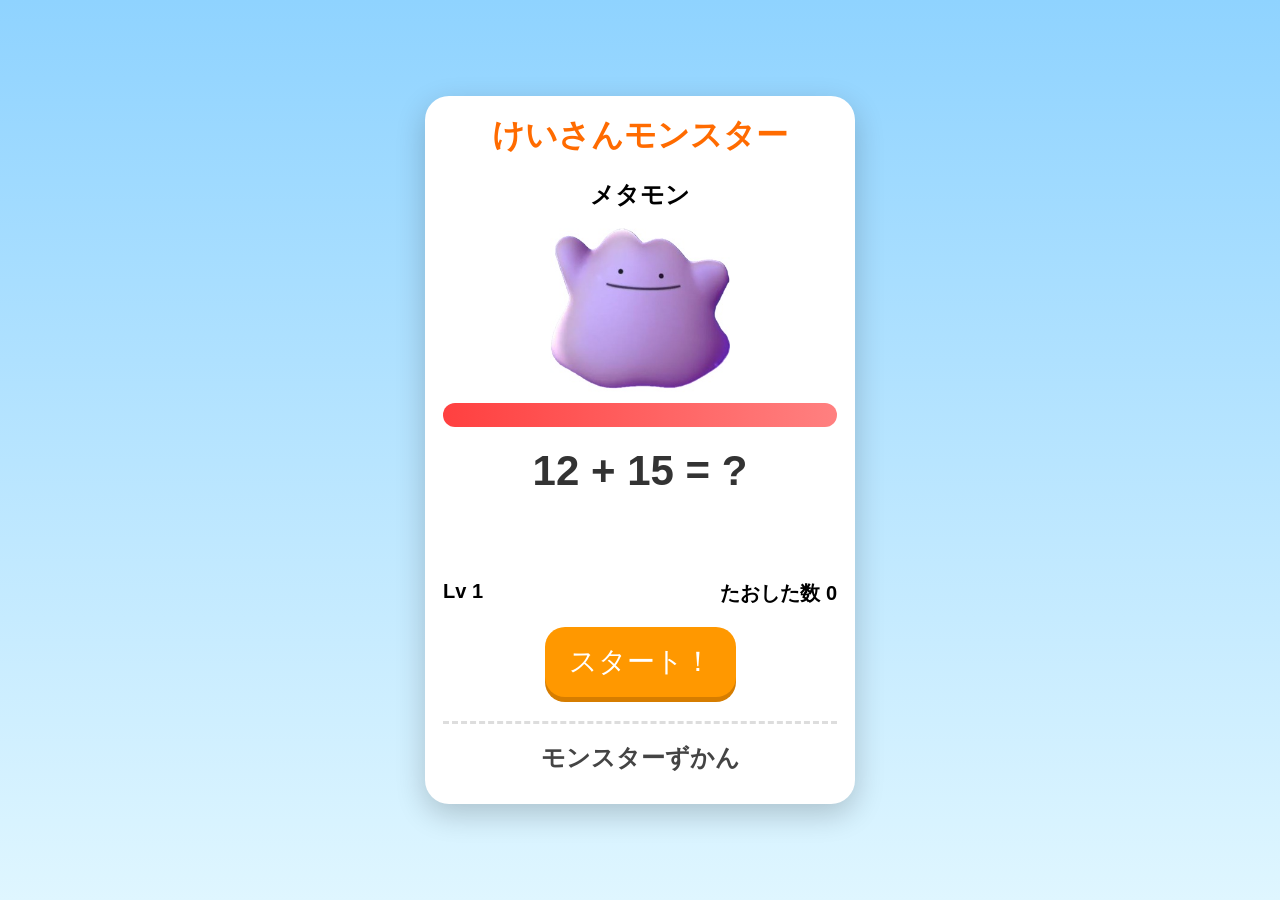
==== index.html @ 809bb007 "Add files via upload" ====
<!DOCTYPE html>
<html lang="ja">

<head>
  <meta charset="UTF-8" />
  <meta name="viewport" content="width=device-width, initial-scale=1.0, maximum-scale=1.0, user-scalable=no" />

  <title>けいさんモンスター</title>

  <link rel="stylesheet" href="style.css">
</head>

<body>

  <div class="game">

    <h1>けいさんモンスター</h1>

    <div id="rareLabel" class="rare-label">
      ✨レアモンスター✨
    </div>

    <div class="monster-area">

      <div class="enemy-name" id="enemyName">
        メタモン
      </div>

      <img
      id="monster"
      class="monster-image"
      src="images/metamon.png"
      >

      <div class="hp-box">
        <div class="hp-bar" id="hpBar"></div>
      </div>

    </div>

    <div class="question" id="question">
      12 + 15 = ?
    </div>

    <div class="buttons" id="buttons"></div>

    <div class="message" id="message"></div>

    <div class="combo" id="combo"></div>

    <div class="info">
      <div>Lv <span id="level">1</span></div>
      <div>たおした数 <span id="score">0</span></div>
    </div>

    <button class="start-btn" id="startBtn">
      スタート！
    </button>

    <div class="collection-box">

      <h2>モンスターずかん</h2>

      <div id="monsterBook" class="monster-book"></div>

    </div>

  </div>

  <script src="script.js"></script>

</body>
</html>
---- style.css ----
*{
  box-sizing:border-box;
  -webkit-tap-highlight-color:transparent;
}

body{
  margin:0;
  font-family:"Arial Rounded MT Bold",sans-serif;
  background:linear-gradient(to bottom,#8fd3ff,#dff6ff);
  min-height:100vh;
  display:flex;
  justify-content:center;
  align-items:center;
  padding:10px;
}

.game{
  width:100%;
  max-width:430px;
  background:white;
  border-radius:24px;
  padding:18px;
  box-shadow:0 10px 30px rgba(0,0,0,0.2);
  text-align:center;
}

h1{
  margin-top:0;
  color:#ff6b00;
  font-size:32px;
}

.monster-area{
  margin-top:10px;
}

.enemy-name{
  font-size:24px;
  font-weight:bold;
  margin-bottom:8px;
}

.monster-image{
  width:180px;
  height:180px;
  object-fit:contain;

  animation:float 2s infinite ease-in-out;
}

@keyframes float{
  0%,100%{
    transform:translateY(0);
  }

  50%{
    transform:translateY(-10px);
  }
}

.hp-box{
  width:100%;
  background:#ddd;
  border-radius:20px;
  overflow:hidden;
  height:24px;
  margin-bottom:10px;
}

.hp-bar{
  height:100%;
  width:100%;
  background:linear-gradient(to right,#ff4040,#ff8080);
  transition:0.3s;
}

.question{
  margin:20px 0;
  font-size:42px;
  font-weight:bold;
  color:#333;
}

.buttons{
  display:grid;
  grid-template-columns:1fr 1fr;
  gap:12px;
}

.answer-btn{
  border:none;
  border-radius:18px;
  padding:18px;
  font-size:32px;
  font-weight:bold;
  background:#4da6ff;
  color:white;
  box-shadow:0 5px 0 #2f7ccc;
  cursor:pointer;
}

.answer-btn:active{
  transform:translateY(4px);
  box-shadow:0 1px 0 #2f7ccc;
}

.info{
  display:flex;
  justify-content:space-between;
  margin-top:18px;
  font-size:20px;
  font-weight:bold;
}

.message{
  margin-top:15px;
  min-height:32px;
  font-size:24px;
  font-weight:bold;
}

.correct{
  color:#00aa44;
}

.wrong{
  color:#ff3333;
}

.combo{
  color:#ff6600;
  font-size:22px;
  margin-top:8px;
  font-weight:bold;
}

.start-btn{
  margin-top:20px;
  border:none;
  background:#ff9800;
  color:white;
  font-size:28px;
  padding:16px 24px;
  border-radius:20px;
  box-shadow:0 5px 0 #d67d00;
}

.start-btn:active{
  transform:translateY(4px);
  box-shadow:0 1px 0 #d67d00;
}

.collection-box{
  margin-top:24px;
  padding-top:18px;
  border-top:3px dashed #ddd;
}

.collection-box h2{
  margin:0 0 12px;
  color:#444;
}

.monster-book{
  display:grid;
  grid-template-columns:repeat(3,1fr);
  gap:10px;
}

.book-card{
  background:#f4f8ff;
  border-radius:16px;
  padding:10px;
  min-height:90px;
  display:flex;
  flex-direction:column;
  align-items:center;
  justify-content:center;
  font-weight:bold;
  border:2px solid #cfe0ff;
}

.book-emoji{
  font-size:36px;
  margin-bottom:4px;
}

.unknown{
  background:#eee;
  color:#999;
}

.rare{
  animation:
    float 2s infinite ease-in-out,
    sparkle 1s infinite;
  filter:drop-shadow(0 0 10px gold);
}

@keyframes sparkle{
  0%{
    transform:scale(1);
  }

  50%{
    transform:scale(1.08);
  }

  100%{
    transform:scale(1);
  }
}

.rare-label{
  display:none;
  color:#ff9900;
  font-size:22px;
  font-weight:bold;
  margin-bottom:6px;
  animation:blink 0.8s infinite;
}

@keyframes blink{
  50%{
    opacity:0.5;
  }
}

.evolution{
  animation:evolutionFlash 0.8s infinite;
}

@keyframes evolutionFlash{
  0%{
    transform:scale(1) rotate(0deg);
    filter:brightness(1);
  }

  50%{
    transform:scale(1.2) rotate(8deg);
    filter:brightness(1.8);
  }

  100%{
    transform:scale(1) rotate(0deg);
    filter:brightness(1);
  }
}
.book-image{
  width:60px;
  height:60px;
  object-fit:contain;
  margin-bottom:4px;
}
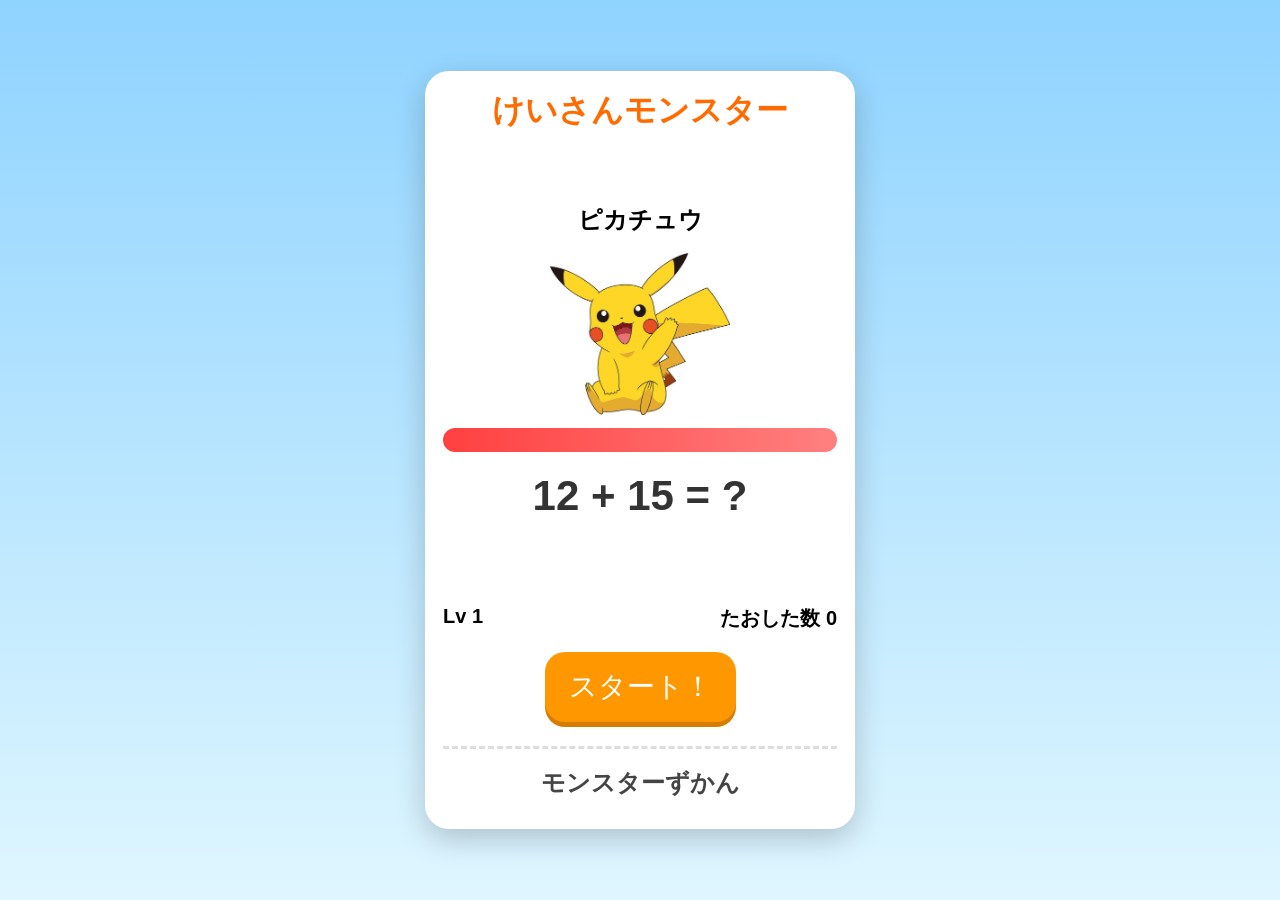
==== commit 06198192: "Add files via upload" ====
--- a/index.html
+++ b/index.html
@@ -21,15 +21,16 @@
     </div>
 
     <div class="monster-area">
+      <div id="attackEffect" class="attack-effect"></div>
 
       <div class="enemy-name" id="enemyName">
-        メタモン
+        ピカチュウ
       </div>
 
       <img
       id="monster"
       class="monster-image"
-      src="images/metamon.png"
+      src="images/pikachuu.png"
       >
 
       <div class="hp-box">
@@ -69,5 +70,12 @@
 
   <script src="script.js"></script>
 
+<div id="bossWarning" class="boss-warning">
+
+  <div class="warning-text">
+    ⚠️ BOSS WARNING ⚠️
+  </div>
+
+</div>
 </body>
 </html>
--- a/style.css
+++ b/style.css
@@ -251,4 +251,168 @@
   height:60px;
   object-fit:contain;
   margin-bottom:4px;
+}
+.rare-monster{
+  filter:
+    drop-shadow(0 0 10px #4da6ff);
+}
+
+.epic-monster{
+  filter:
+    drop-shadow(0 0 14px #bb66ff);
+
+  animation:
+    float 2s infinite ease-in-out,
+    sparkleEpic 1s infinite;
+}
+
+.legend-monster{
+  filter:
+    drop-shadow(0 0 18px gold);
+
+  animation:
+    float 2s infinite ease-in-out,
+    sparkleLegend 0.7s infinite;
+}
+
+@keyframes sparkleEpic{
+
+  0%{
+    transform:scale(1);
+  }
+
+  50%{
+    transform:scale(1.08);
+  }
+
+  100%{
+    transform:scale(1);
+  }
+}
+
+@keyframes sparkleLegend{
+
+  0%{
+    transform:scale(1) rotate(-2deg);
+    filter:
+      brightness(1.0)
+      drop-shadow(0 0 18px gold);
+  }
+
+  50%{
+    transform:scale(1.12) rotate(2deg);
+    filter:
+      brightness(1.4)
+      drop-shadow(0 0 28px yellow);
+  }
+
+  100%{
+    transform:scale(1) rotate(-2deg);
+    filter:
+      brightness(1.0)
+      drop-shadow(0 0 18px gold);
+  }
+}
+.attack-effect{
+
+  height:50px;
+
+  font-size:34px;
+
+  font-weight:bold;
+
+  display:flex;
+
+  justify-content:center;
+
+  align-items:center;
+
+  opacity:0;
+
+  transform:scale(0.5);
+
+  transition:0.3s;
+}
+
+.attack-show{
+
+  opacity:1;
+
+  transform:scale(1.2);
+}
+
+.magic{
+
+  color:#4da6ff;
+
+  text-shadow:
+    0 0 10px #4da6ff,
+    0 0 20px #8fd3ff;
+}
+
+.slash{
+
+  color:#ff4444;
+
+  text-shadow:
+    0 0 10px #ff4444,
+    0 0 20px #ff9999;
+}
+.boss-warning{
+
+  position:fixed;
+
+  inset:0;
+
+  background:black;
+
+  display:flex;
+
+  justify-content:center;
+
+  align-items:center;
+
+  z-index:9999;
+
+  opacity:0;
+
+  pointer-events:none;
+
+  transition:0.5s;
+}
+
+.warning-show{
+
+  opacity:1;
+}
+
+.warning-text{
+
+  color:red;
+
+  font-size:48px;
+
+  font-weight:bold;
+
+  animation:warningFlash 0.5s infinite;
+
+  text-align:center;
+}
+
+@keyframes warningFlash{
+
+  0%{
+    opacity:1;
+    transform:scale(1);
+  }
+
+  50%{
+    opacity:0.3;
+    transform:scale(1.1);
+  }
+
+  100%{
+    opacity:1;
+    transform:scale(1);
+  }
 }
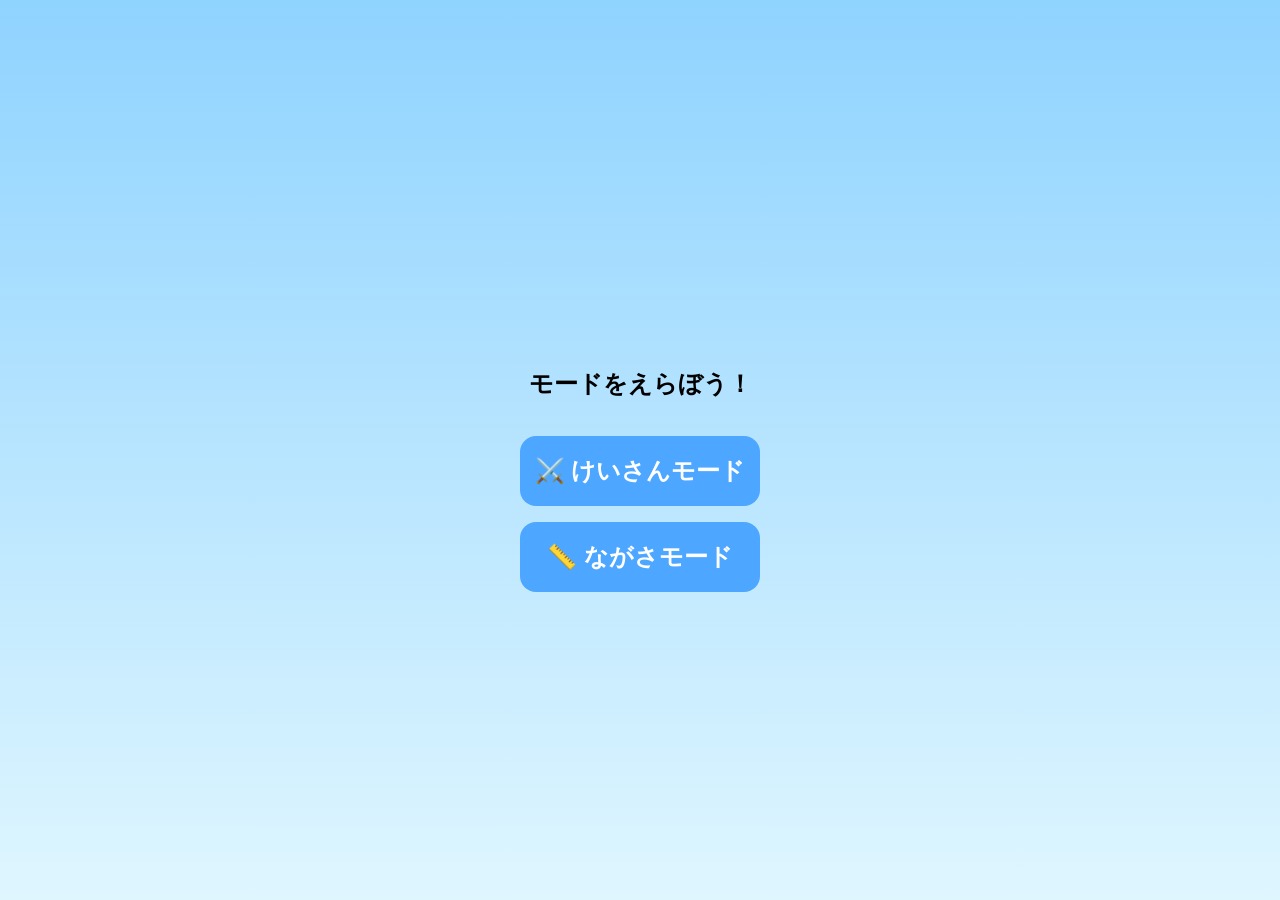
==== commit 615a2052: "Add files via upload" ====
--- a/index.html
+++ b/index.html
@@ -12,7 +12,11 @@
 
 <body>
 
-  <div class="game">
+  <div
+  id="gameContainer"
+  class="game"
+  style="display:none;"
+  >
 
     <h1>けいさんモンスター</h1>
 
@@ -54,9 +58,7 @@
       <div>たおした数 <span id="score">0</span></div>
     </div>
 
-    <button class="start-btn" id="startBtn">
-      スタート！
-    </button>
+
 
     <div class="collection-box">
 
@@ -70,12 +72,25 @@
 
   <script src="script.js"></script>
 
-<div id="bossWarning" class="boss-warning">
+  <div id="bossWarning" class="boss-warning">
 
-  <div class="warning-text">
-    ⚠️ BOSS WARNING ⚠️
+    <div class="warning-text">
+      ⚠️ BOSS WARNING ⚠️
+    </div>
+
   </div>
+  <div id="modeSelect" class="mode-select">
 
-</div>
+    <h2>モードをえらぼう！</h2>
+
+    <button onclick="startGame('math')">
+      ⚔️ けいさんモード
+    </button>
+
+    <button onclick="startGame('length')">
+      📏 ながさモード
+    </button>
+
+  </div>
 </body>
 </html>
--- a/style.css
+++ b/style.css
@@ -415,4 +415,35 @@
     opacity:1;
     transform:scale(1);
   }
+}
+.mode-select{
+
+  display:flex;
+
+  flex-direction:column;
+
+  align-items:center;
+
+  gap:16px;
+
+  margin-top:40px;
+}
+
+.mode-select button{
+
+  width:240px;
+
+  height:70px;
+
+  font-size:24px;
+
+  border:none;
+
+  border-radius:16px;
+
+  background:#4da6ff;
+
+  color:white;
+
+  font-weight:bold;
 }
